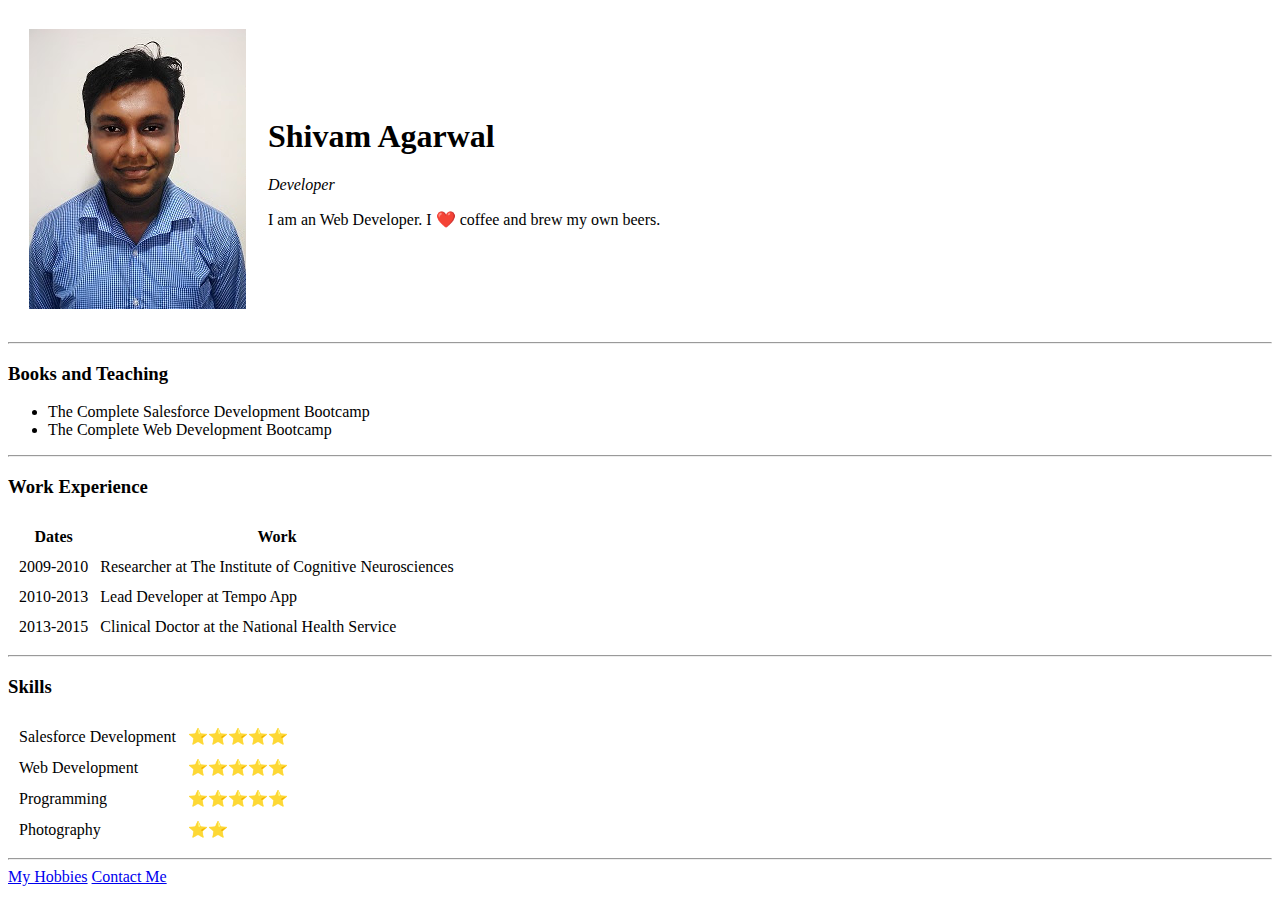
==== index.html @ 5548b705 "CV related files" ====
<!DOCTYPE html>
<html>
  <head>
    <meta charset="utf-8">
    <title>Shivam's Personal Site</title>
    <link rel="stylesheet" href="css/styles.css">
  </head>

  <body>
    <table cellspacing="20">
      <tr>
        <td><img src="384546.jpg" alt="angela profile picture"></td>
        <td><h1>Shivam Agarwal</h1>
        <p><em>Developer </em></p>
        <p>I am an Web Developer. I ❤️ coffee and brew my own beers.</p></td>
      </tr>
    </table>
    <hr>
    <h3>Books and Teaching</h3>
    <ul>
      <li>The Complete Salesforce Development Bootcamp</li>
      <li>The Complete Web Development Bootcamp</li>
    </ul>
    <hr>
    <h3>Work Experience</h3>
    <table cellspacing="10">
      <thead>
        <tr>
          <th>Dates</th>
          <th>Work</th>
        </tr>
      </thead>
      <tbody>
        <tr>
          <td>2009-2010</td>
          <td>Researcher at The Institute of Cognitive Neurosciences</td>
        </tr>
        <tr>
          <td>2010-2013</td>
          <td>Lead Developer at Tempo App</td>
        </tr>
        <tr>
          <td>2013-2015</td>
          <td>Clinical Doctor at the National Health Service</td>
        </tr>
      </tbody>
    </table>
    <hr>
    <h3>Skills</h3>
    <table cellspacing="10">
      <tr>
        <td>Salesforce Development</td>
        <td>⭐️⭐️⭐️⭐️⭐️</td>
      </tr>
      <tr>
        <td>Web Development</td>
        <td>⭐️⭐️⭐️⭐️⭐️</td>
      </tr>
       <tr>
        <td>Programming</td>
        <td>⭐️⭐️⭐️⭐️⭐️</td>
      </tr>
      <tr>
        <td>Photography</td>
        <td>⭐️⭐️</td>
      </tr>
    </table>
    <hr>
    <a href="hobbies.html">My Hobbies</a>
    <a href="contact-me.html">Contact Me</a>
  </body>
</html>
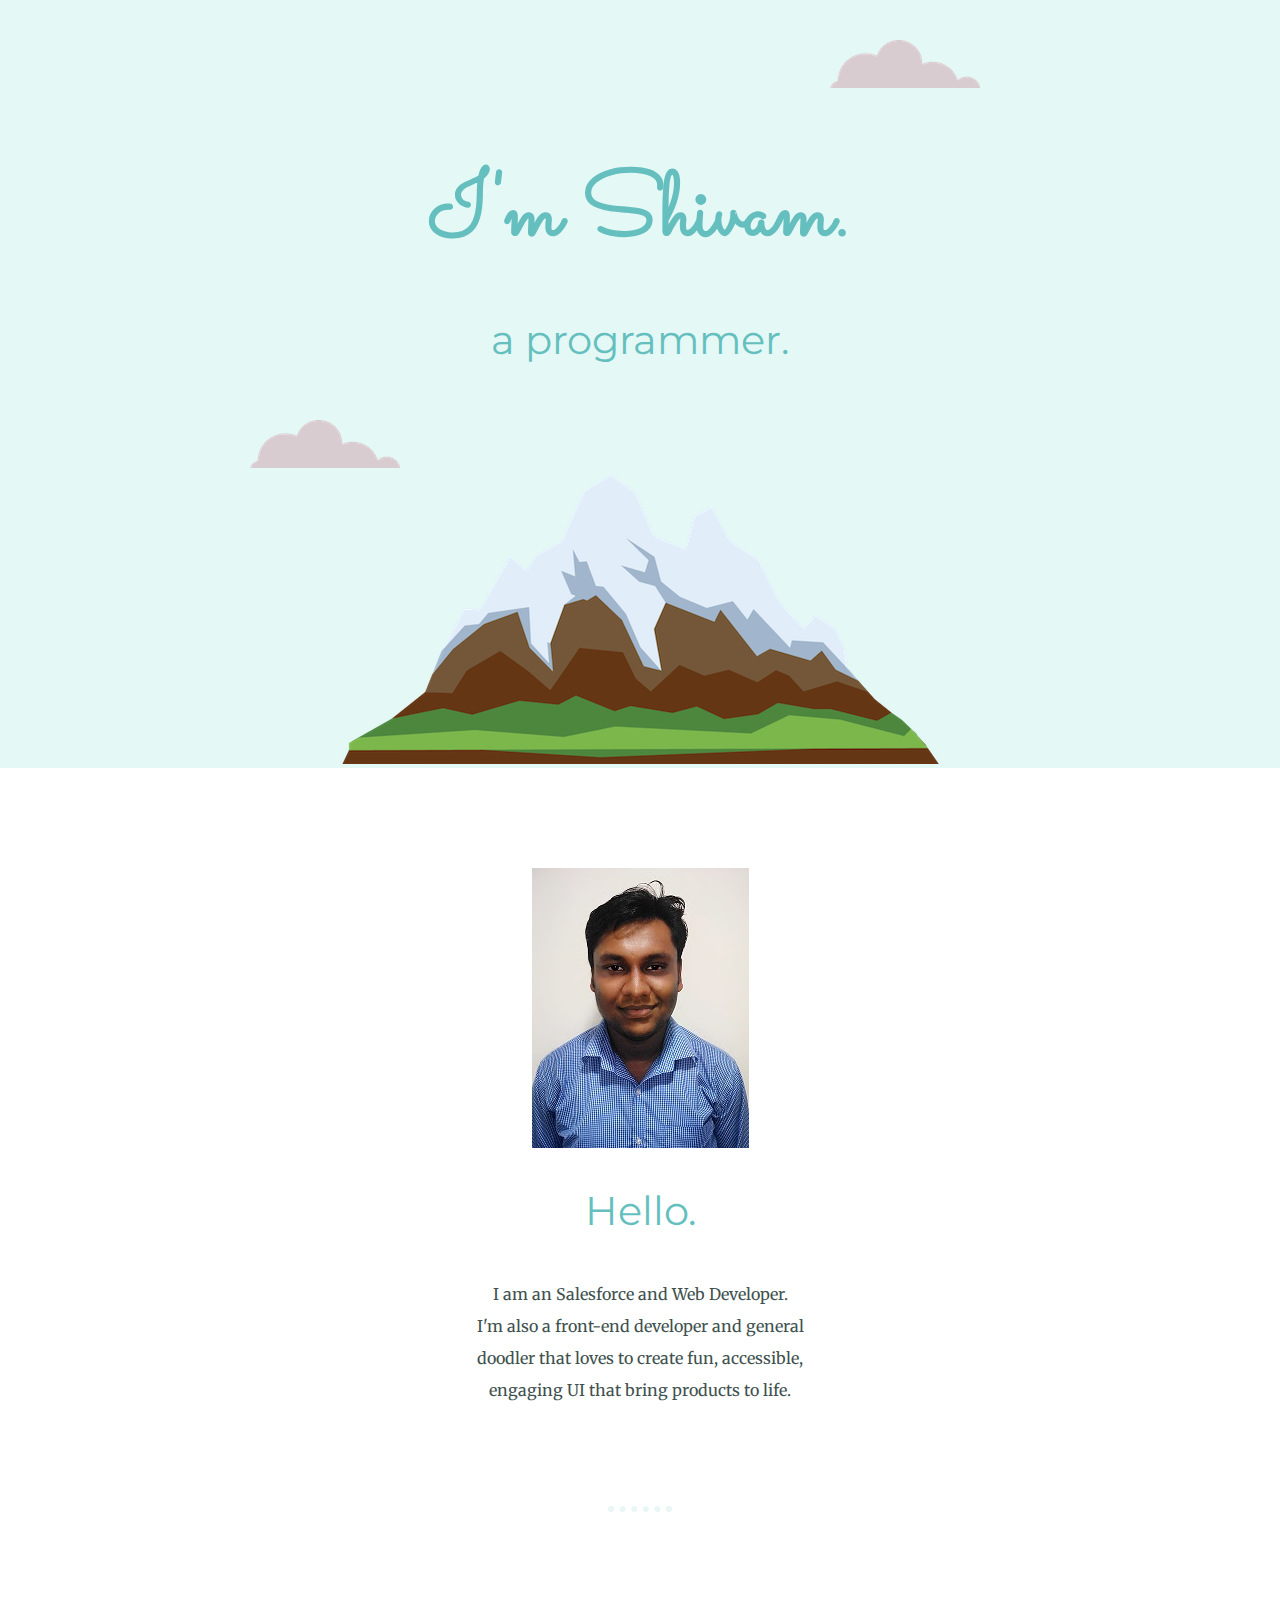
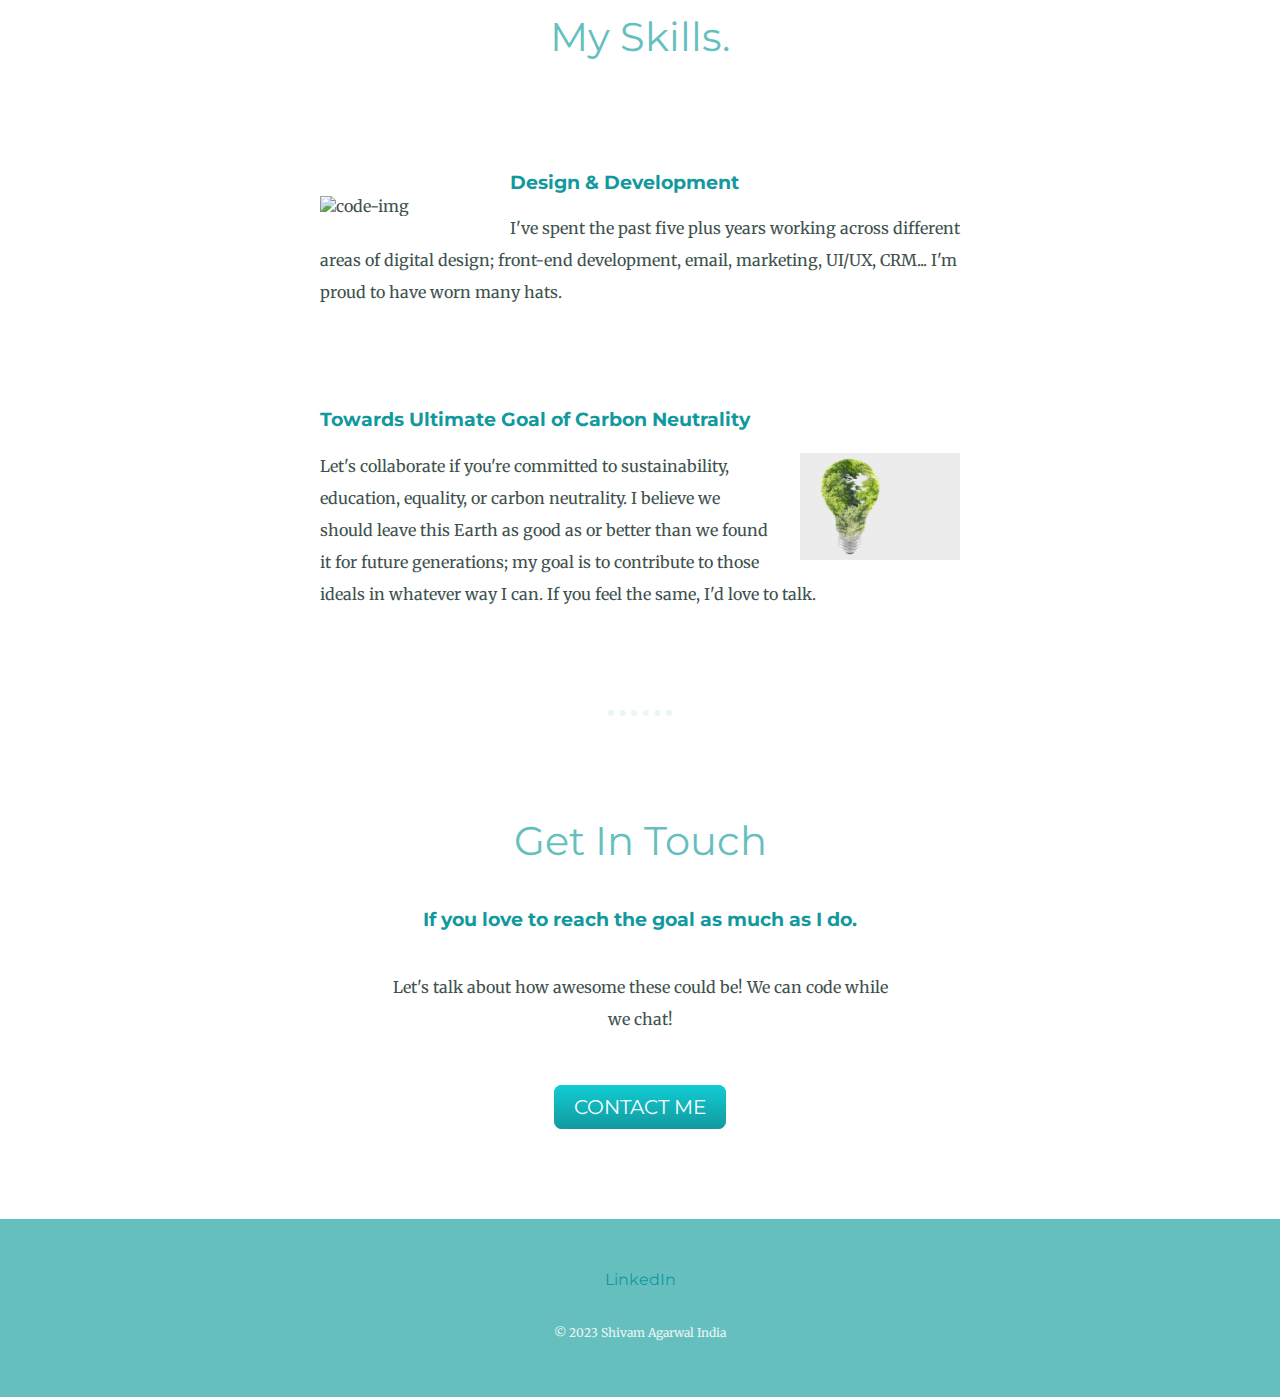
==== commit dc85e6a5: "HTML_v2" ====
--- a/index.html
+++ b/index.html
@@ -1,72 +1,94 @@
 <!DOCTYPE html>
 <html>
   <head>
-    <meta charset="utf-8">
-    <title>Shivam's Personal Site</title>
-    <link rel="stylesheet" href="css/styles.css">
+    <meta charset="utf-8" />
+    <title>Shivam Agarwal</title>
+    <link rel="stylesheet" href="css/styles.css" />
+    <link
+      href="https://fonts.googleapis.com/css?family=Merriweather|Montserrat|Sacramento"
+      rel="stylesheet"
+    />
+    <link rel="icon" href="favicon.ico" />
   </head>
 
   <body>
-    <table cellspacing="20">
-      <tr>
-        <td><img src="384546.jpg" alt="angela profile picture"></td>
-        <td><h1>Shivam Agarwal</h1>
-        <p><em>Developer </em></p>
-        <p>I am an Web Developer. I ❤️ coffee and brew my own beers.</p></td>
-      </tr>
-    </table>
-    <hr>
-    <h3>Books and Teaching</h3>
-    <ul>
-      <li>The Complete Salesforce Development Bootcamp</li>
-      <li>The Complete Web Development Bootcamp</li>
-    </ul>
-    <hr>
-    <h3>Work Experience</h3>
-    <table cellspacing="10">
-      <thead>
-        <tr>
-          <th>Dates</th>
-          <th>Work</th>
-        </tr>
-      </thead>
-      <tbody>
-        <tr>
-          <td>2009-2010</td>
-          <td>Researcher at The Institute of Cognitive Neurosciences</td>
-        </tr>
-        <tr>
-          <td>2010-2013</td>
-          <td>Lead Developer at Tempo App</td>
-        </tr>
-        <tr>
-          <td>2013-2015</td>
-          <td>Clinical Doctor at the National Health Service</td>
-        </tr>
-      </tbody>
-    </table>
-    <hr>
-    <h3>Skills</h3>
-    <table cellspacing="10">
-      <tr>
-        <td>Salesforce Development</td>
-        <td>⭐️⭐️⭐️⭐️⭐️</td>
-      </tr>
-      <tr>
-        <td>Web Development</td>
-        <td>⭐️⭐️⭐️⭐️⭐️</td>
-      </tr>
-       <tr>
-        <td>Programming</td>
-        <td>⭐️⭐️⭐️⭐️⭐️</td>
-      </tr>
-      <tr>
-        <td>Photography</td>
-        <td>⭐️⭐️</td>
-      </tr>
-    </table>
-    <hr>
-    <a href="hobbies.html">My Hobbies</a>
-    <a href="contact-me.html">Contact Me</a>
+    <div class="top-container">
+      <img class="top-cloud" src="images/cloud.png" alt="cloud" />
+      <div class="title-text">
+        <h1>I'm Shivam.</h1>
+        <h2>a programmer.</h2>
+      </div>
+      <img class="bottom-cloud" src="images/cloud.png" alt="cloud" />
+      <img class="mountain" src="images/mountain.png" alt="mountain-img" />
+    </div>
+
+    <div class="middle-container">
+      <div class="profile">
+        <img src="images/384546.jpg" alt="angela-profile-img" />
+        <h2>Hello.</h2>
+        <p class="intro">
+          I am an Salesforce and Web Developer.
+          <br />
+          I'm also a front-end developer and general doodler that loves to
+          create fun, accessible, engaging UI that bring products to life.
+        </p>
+      </div>
+      <hr />
+      <div class="skills">
+        <h2>My Skills.</h2>
+        <div class="skill-row">
+          <img
+            class="code-img"
+            src="https://camo.githubusercontent.com/5ddf73ad3a205111cf8c686f687fc216c2946a75005718c8da5b837ad9de78c9/68747470733a2f2f7468756d62732e6766796361742e636f6d2f4576696c4e657874446576696c666973682d736d616c6c2e676966"
+            alt="code-img"
+          />
+
+          <h3>Design & Development</h3>
+          <p>
+            I've spent the past five plus years working across different areas
+            of digital design; front-end development, email, marketing, UI/UX,
+            CRM... I'm proud to have worn many hats.
+          </p>
+        </div>
+        <div class="skill-row">
+          <img
+            class="energy-img"
+            src="images/sustainable_energy.avif"
+            alt="chillies-img"
+          />
+
+          <h3>Towards Ultimate Goal of Carbon Neutrality</h3>
+          <p>
+            Let's collaborate if you're committed to sustainability, education,
+            equality, or carbon neutrality. I believe we should leave this Earth
+            as good as or better than we found it for future generations; my
+            goal is to contribute to those ideals in whatever way I can. If you
+            feel the same, I'd love to talk.
+          </p>
+        </div>
+      </div>
+      <hr />
+      <div class="contact-me">
+        <h2>Get In Touch</h2>
+        <h3>If you love to reach the goal as much as I do.</h3>
+        <p class="contact-message">
+          Let's talk about how awesome these could be! We can code while we
+          chat!
+        </p>
+        <a class="btn" href="mailto:shivamagarwal224@gmail.com">CONTACT ME</a>
+      </div>
+    </div>
+
+    <div class="bottom-container">
+      <a
+        class="footer-link"
+        href="https://www.linkedin.com/in/shivam-agarwal-a6b294107/"
+        >LinkedIn</a
+      >
+      <!--
+      <a class="footer-link" href="https://twitter.com/yu_angela">Twitter</a>
+      <a class="footer-link" href="https://www.appbrewery.co/">Website</a>-->
+      <p class="copyright">© 2023 Shivam Agarwal  India</p>
+    </div>
   </body>
-</html>+</html>
--- a/css/styles.css
+++ b/css/styles.css
@@ -0,0 +1,143 @@
+body {
+    color: #40514E;
+    margin: 0;
+    text-align: center;
+    font-family: 'Merriweather', serif;
+  }
+  
+  h1 {
+    color: #66BFBF;
+    font-size: 5.625rem;
+    margin: 50px auto 0 auto;
+    font-family: 'Sacramento', cursive;
+  }
+  
+  h2 {
+    color: #66BFBF;
+    font-family: 'Montserrat', sans-serif;
+    font-size: 2.5rem;
+    font-weight: normal;
+    padding-bottom: 10px;
+  }
+  
+  h3 {
+    color: #11999E;
+    font-family: 'Montserrat', sans-serif;
+  }
+  
+  p {
+    line-height: 2;
+  }
+  
+  hr {
+    border: dotted #EAF6F6 6px;
+    border-bottom: none;
+    width: 4%;
+    margin: 100px auto;
+  }
+  
+  a{
+    color: #11999E;
+    font-family: 'Montserrat', sans-serif;
+    margin: 10px 20px;
+    text-decoration: none;
+  }
+  
+  a:hover {
+    color: #EAF6F6;
+  }
+  
+  .top-container {
+    background-color: #E4F9F5;
+    position: relative;
+    padding-top: 100px;
+  }
+  
+  .middle-container {
+    margin: 100px 0;
+  }
+  
+  .bottom-container {
+    background-color: #66BFBF;
+    padding: 50px 0 20px;
+  }
+  
+  .skill-row {
+    width: 50%;
+    margin: 100px auto 100px auto;
+    text-align: left;
+  }
+  
+  .pro {
+    text-decoration: underline;
+  }
+  
+  .intro {
+    width: 30%;
+    margin: auto;
+  }
+  
+  .contact-message {
+    width: 40%;
+    margin: 40px auto 60px;
+  }
+  
+  .copyright {
+    color: #EAF6F6;
+    font-size: 0.75rem;
+    padding: 20px 0;
+  }
+  
+  .top-cloud {
+    position: absolute;
+    right: 300px;
+    top: 40px;
+  }
+  
+  .bottom-cloud {
+    position: absolute;
+    left: 250px;
+    bottom: 300px;
+  }
+  
+  .code-img {
+    width: 25%;
+    float: left;
+    margin-right: 30px;
+    margin-top: 25px;
+  }
+  
+  .energy-img {
+    width: 25%;
+    float: right;
+    margin-left: 30px;
+    margin-top: 45px;
+  }
+  
+  .btn {
+    background: #11cdd4;
+    background-image: -webkit-linear-gradient(top, #11cdd4, #11999e);
+    background-image: -moz-linear-gradient(top, #11cdd4, #11999e);
+    background-image: -ms-linear-gradient(top, #11cdd4, #11999e);
+    background-image: -o-linear-gradient(top, #11cdd4, #11999e);
+    background-image: linear-gradient(to bottom, #11cdd4, #11999e);
+    -webkit-border-radius: 8;
+    -moz-border-radius: 8;
+    border-radius: 8px;
+    font-family: 'Montserrat', sans-serif;
+    color: #ffffff;
+    font-size: 20px;
+    padding: 10px 20px 10px 20px;
+    text-decoration: none;
+  }
+  
+  .btn:hover {
+    background: #30e3cb;
+    background-image: -webkit-linear-gradient(top, #30e3cb, #2bc4ad);
+    background-image: -moz-linear-gradient(top, #30e3cb, #2bc4ad);
+    background-image: -ms-linear-gradient(top, #30e3cb, #2bc4ad);
+    background-image: -o-linear-gradient(top, #30e3cb, #2bc4ad);
+    background-image: linear-gradient(to bottom, #30e3cb, #2bc4ad);
+    text-decoration: none;
+  }
+  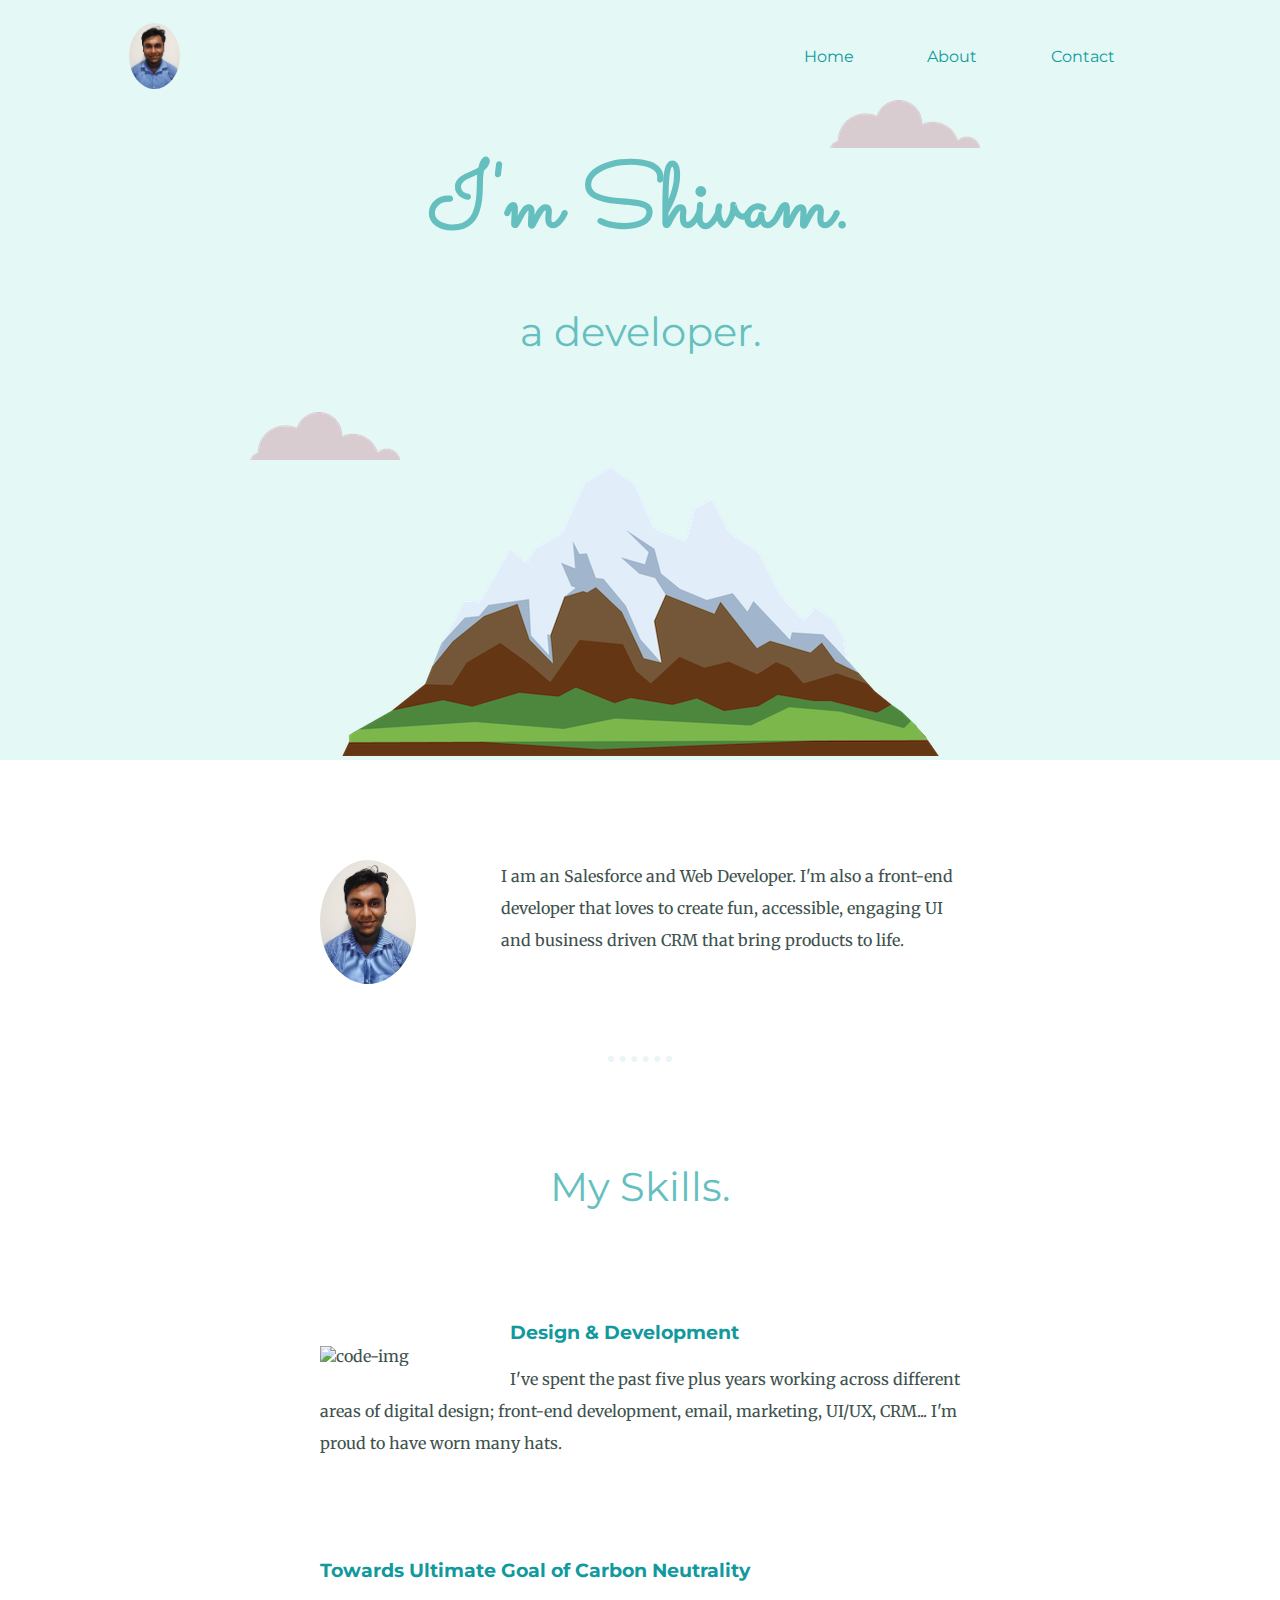
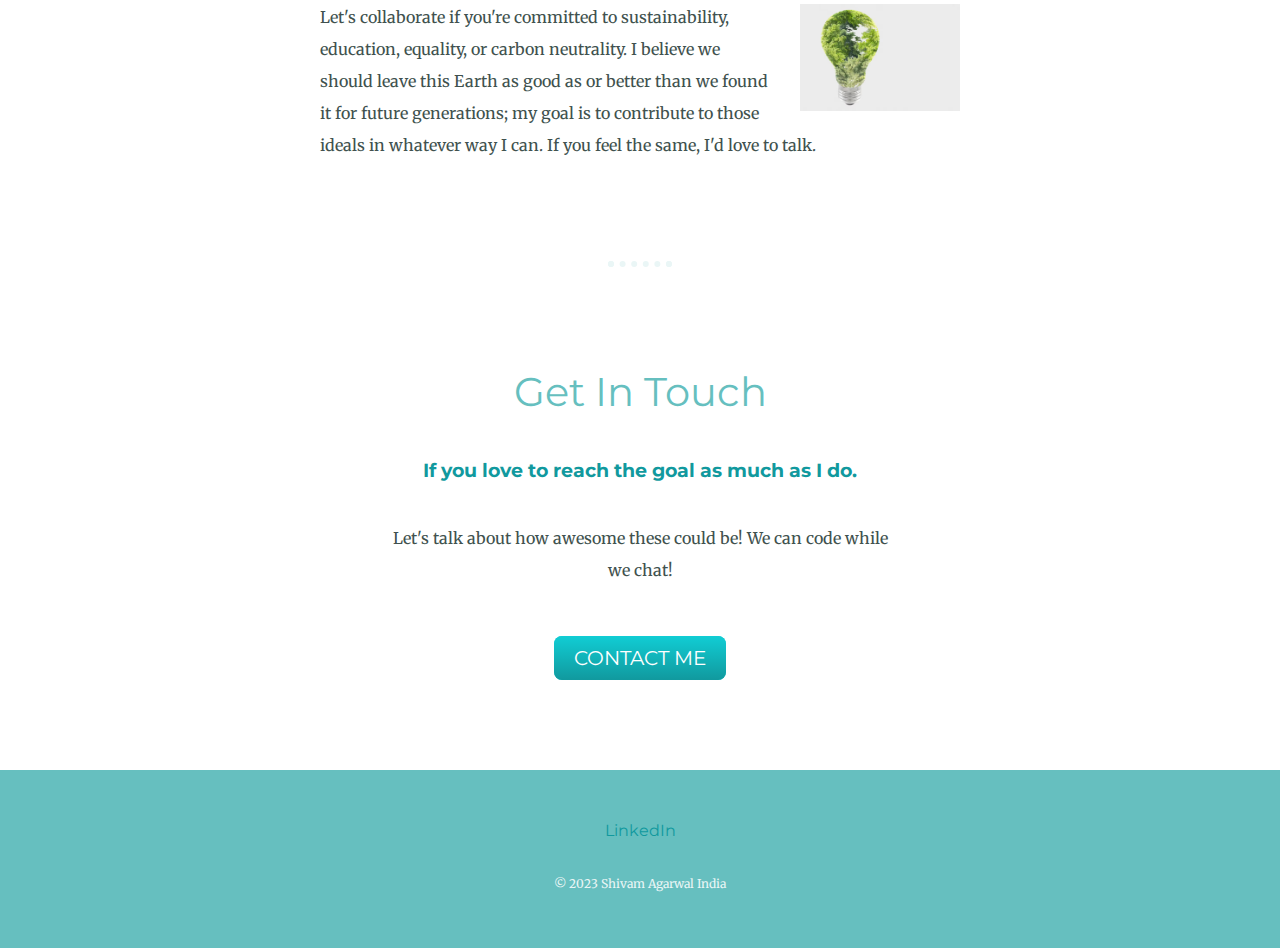
==== commit d5b92929: "cv_v3" ====
--- a/index.html
+++ b/index.html
@@ -13,10 +13,26 @@
 
   <body>
     <div class="top-container">
+      <nav>
+        <div class="heading">
+          <a href="index.html">
+            <img
+              class="profile-img"
+              src="images/384546.jpg"
+              alt="Shivam-profile-img"
+          /></a>
+        </div>
+
+        <ul class="nav-links">
+          <li><a class="active" href="index.html">Home</a></li>
+          <li><a href="about.html">About</a></li>
+          <li><a href="contact.html">Contact</a></li>
+        </ul>
+      </nav>
       <img class="top-cloud" src="images/cloud.png" alt="cloud" />
       <div class="title-text">
         <h1>I'm Shivam.</h1>
-        <h2>a programmer.</h2>
+        <h2>a developer.</h2>
       </div>
       <img class="bottom-cloud" src="images/cloud.png" alt="cloud" />
       <img class="mountain" src="images/mountain.png" alt="mountain-img" />
@@ -24,13 +40,15 @@
 
     <div class="middle-container">
       <div class="profile">
-        <img src="images/384546.jpg" alt="angela-profile-img" />
-        <h2>Hello.</h2>
+        <img
+          class="profile-img"
+          src="images/384546.jpg"
+          alt="Shivam-profile-img"
+        />
         <p class="intro">
-          I am an Salesforce and Web Developer.
-          <br />
-          I'm also a front-end developer and general doodler that loves to
-          create fun, accessible, engaging UI that bring products to life.
+          I am an Salesforce and Web Developer. I'm also a front-end developer
+          that loves to create fun, accessible, engaging UI and business driven
+          CRM that bring products to life.
         </p>
       </div>
       <hr />
@@ -88,7 +106,7 @@
       <!--
       <a class="footer-link" href="https://twitter.com/yu_angela">Twitter</a>
       <a class="footer-link" href="https://www.appbrewery.co/">Website</a>-->
-      <p class="copyright">© 2023 Shivam Agarwal  India</p>
+      <p class="copyright">© 2023 Shivam Agarwal India</p>
     </div>
   </body>
 </html>
--- a/css/styles.css
+++ b/css/styles.css
@@ -1,143 +1,214 @@
 body {
-    color: #40514E;
-    margin: 0;
-    text-align: center;
-    font-family: 'Merriweather', serif;
-  }
-  
-  h1 {
-    color: #66BFBF;
-    font-size: 5.625rem;
-    margin: 50px auto 0 auto;
-    font-family: 'Sacramento', cursive;
-  }
-  
-  h2 {
-    color: #66BFBF;
-    font-family: 'Montserrat', sans-serif;
-    font-size: 2.5rem;
-    font-weight: normal;
-    padding-bottom: 10px;
-  }
-  
-  h3 {
-    color: #11999E;
-    font-family: 'Montserrat', sans-serif;
-  }
-  
-  p {
-    line-height: 2;
-  }
-  
-  hr {
-    border: dotted #EAF6F6 6px;
-    border-bottom: none;
-    width: 4%;
-    margin: 100px auto;
-  }
-  
-  a{
-    color: #11999E;
-    font-family: 'Montserrat', sans-serif;
-    margin: 10px 20px;
-    text-decoration: none;
-  }
-  
-  a:hover {
-    color: #EAF6F6;
-  }
-  
-  .top-container {
-    background-color: #E4F9F5;
-    position: relative;
-    padding-top: 100px;
-  }
-  
-  .middle-container {
-    margin: 100px 0;
-  }
-  
-  .bottom-container {
-    background-color: #66BFBF;
-    padding: 50px 0 20px;
-  }
-  
-  .skill-row {
-    width: 50%;
-    margin: 100px auto 100px auto;
-    text-align: left;
-  }
-  
-  .pro {
-    text-decoration: underline;
-  }
-  
-  .intro {
-    width: 30%;
-    margin: auto;
-  }
-  
-  .contact-message {
-    width: 40%;
-    margin: 40px auto 60px;
-  }
-  
-  .copyright {
-    color: #EAF6F6;
-    font-size: 0.75rem;
-    padding: 20px 0;
-  }
-  
-  .top-cloud {
-    position: absolute;
-    right: 300px;
-    top: 40px;
-  }
-  
-  .bottom-cloud {
-    position: absolute;
-    left: 250px;
-    bottom: 300px;
-  }
-  
-  .code-img {
-    width: 25%;
-    float: left;
-    margin-right: 30px;
-    margin-top: 25px;
-  }
-  
-  .energy-img {
-    width: 25%;
-    float: right;
-    margin-left: 30px;
-    margin-top: 45px;
-  }
-  
-  .btn {
-    background: #11cdd4;
-    background-image: -webkit-linear-gradient(top, #11cdd4, #11999e);
-    background-image: -moz-linear-gradient(top, #11cdd4, #11999e);
-    background-image: -ms-linear-gradient(top, #11cdd4, #11999e);
-    background-image: -o-linear-gradient(top, #11cdd4, #11999e);
-    background-image: linear-gradient(to bottom, #11cdd4, #11999e);
-    -webkit-border-radius: 8;
-    -moz-border-radius: 8;
-    border-radius: 8px;
-    font-family: 'Montserrat', sans-serif;
-    color: #ffffff;
-    font-size: 20px;
-    padding: 10px 20px 10px 20px;
-    text-decoration: none;
-  }
-  
-  .btn:hover {
-    background: #30e3cb;
-    background-image: -webkit-linear-gradient(top, #30e3cb, #2bc4ad);
-    background-image: -moz-linear-gradient(top, #30e3cb, #2bc4ad);
-    background-image: -ms-linear-gradient(top, #30e3cb, #2bc4ad);
-    background-image: -o-linear-gradient(top, #30e3cb, #2bc4ad);
-    background-image: linear-gradient(to bottom, #30e3cb, #2bc4ad);
-    text-decoration: none;
-  }
-  +  color: #40514e;
+  margin: 0;
+  text-align: center;
+  font-family: "Merriweather", serif;
+}
+
+h1 {
+  color: #66bfbf;
+  font-size: 5.625rem;
+  margin: 50px auto 0 auto;
+  font-family: "Sacramento", cursive;
+}
+
+h2 {
+  color: #66bfbf;
+  font-family: "Montserrat", sans-serif;
+  font-size: 2.5rem;
+  font-weight: normal;
+  padding-bottom: 10px;
+}
+
+h3 {
+  color: #11999e;
+  font-family: "Montserrat", sans-serif;
+}
+
+p {
+  line-height: 2;
+}
+
+hr {
+  border: dotted #eaf6f6 6px;
+  border-bottom: none;
+  width: 4%;
+  margin: 100px auto;
+}
+
+a {
+  color: #11999e;
+  font-family: "Montserrat", sans-serif;
+  margin: 10px 20px;
+  text-decoration: none;
+}
+
+a:hover {
+  color: #eaf6f6;
+}
+
+.top-container {
+  background-color: #e4f9f5;
+  position: relative;
+  padding-top: 20px;
+}
+
+.middle-container {
+  margin: 100px 0;
+}
+
+.bottom-container {
+  background-color: #66bfbf;
+  padding: 50px 0 20px;
+}
+
+.profile {
+  width: 50%;
+  margin: 100px auto 100px auto;
+  text-align: left;
+}
+
+.skill-row {
+  width: 50%;
+  margin: 100px auto 100px auto;
+  text-align: left;
+}
+
+.pro {
+  text-decoration: underline;
+}
+
+.intro {
+  width: 100%;
+  margin: auto;
+}
+
+.contact-message {
+  width: 40%;
+  margin: 40px auto 60px;
+}
+
+.copyright {
+  color: #eaf6f6;
+  font-size: 0.75rem;
+  padding: 20px 0;
+}
+
+.top-cloud {
+  position: absolute;
+  right: 300px;
+  top: 100px;
+}
+
+.bottom-cloud {
+  position: absolute;
+  left: 250px;
+  bottom: 300px;
+}
+
+.profile-img {
+  width: 15%;
+  float: left;
+  margin-right: 85px;
+  border-radius: 50%;
+}
+
+.code-img {
+  width: 25%;
+  float: left;
+  margin-right: 30px;
+  margin-top: 25px;
+}
+
+.energy-img {
+  width: 25%;
+  float: right;
+  margin-left: 30px;
+  margin-top: 45px;
+}
+
+.btn {
+  background: #11cdd4;
+  background-image: -webkit-linear-gradient(top, #11cdd4, #11999e);
+  background-image: -moz-linear-gradient(top, #11cdd4, #11999e);
+  background-image: -ms-linear-gradient(top, #11cdd4, #11999e);
+  background-image: -o-linear-gradient(top, #11cdd4, #11999e);
+  background-image: linear-gradient(to bottom, #11cdd4, #11999e);
+  -webkit-border-radius: 8;
+  -moz-border-radius: 8;
+  border-radius: 8px;
+  font-family: "Montserrat", sans-serif;
+  color: #ffffff;
+  font-size: 20px;
+  padding: 10px 20px 10px 20px;
+  text-decoration: none;
+}
+
+.btn:hover {
+  background: #30e3cb;
+  background-image: -webkit-linear-gradient(top, #30e3cb, #2bc4ad);
+  background-image: -moz-linear-gradient(top, #30e3cb, #2bc4ad);
+  background-image: -ms-linear-gradient(top, #30e3cb, #2bc4ad);
+  background-image: -o-linear-gradient(top, #30e3cb, #2bc4ad);
+  background-image: linear-gradient(to bottom, #30e3cb, #2bc4ad);
+  text-decoration: none;
+}
+
+/* * {
+  margin: 0px;
+  padding: 0px;
+  box-sizing: border-box;
+} */
+
+/* .body-text {
+  display: flex;
+  font-family: "Montserrat", sans-serif;
+  align-items: center;
+  justify-content: center;
+  margin-top: 250px;
+} */
+
+nav {
+  display: flex;
+  justify-content: space-around;
+  align-items: center;
+  min-height: 8vh;
+}
+
+/* .heading {
+  color: black;
+  text-transform: uppercase;
+  letter-spacing: 5px;
+  font-size: 20px;
+} */
+.heading a:hover{
+  color:#3E54AC;
+
+}
+
+.nav-links {
+  display: flex;
+  justify-content: space-around;
+  width: 30%;
+}
+
+.nav-links li {
+  list-style: none;
+}
+
+.nav-links a {
+  /**color: white;
+  text-decoration: none;
+  letter-spacing: 3px;
+  font-weight: bold;
+  font-size: 14px;
+  padding: 14px 16px;**/
+}
+
+.nav-links a:hover {
+  color:#3E54AC;
+}
+
+/* .nav-links li a.active {
+  background-color: #4caf50;
+} */
